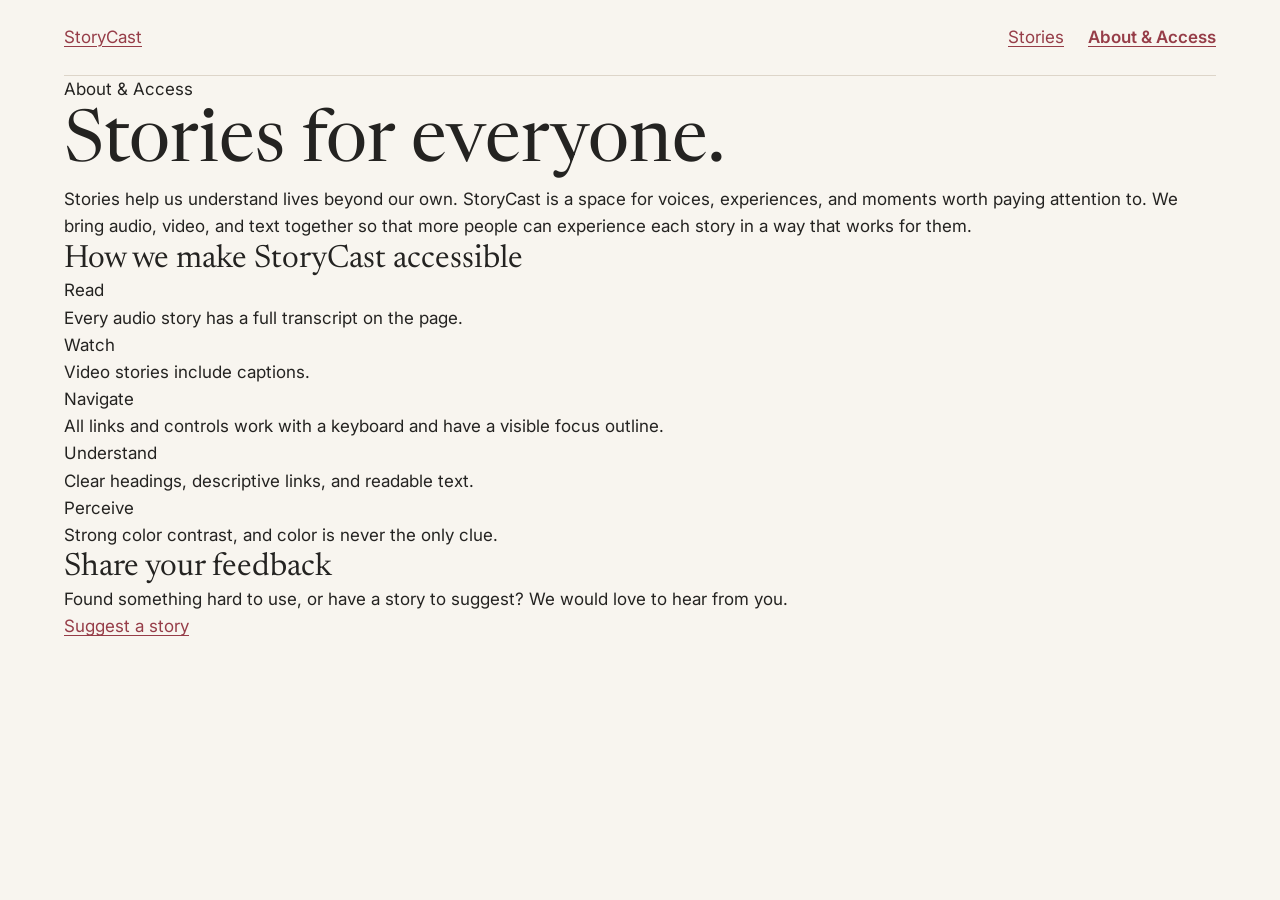
==== about.html @ 048157fe "Build and style About page" ====
<!DOCTYPE html>
<html lang="en">
<head>
  <meta charset="UTF-8">
  <meta name="viewport" content="width=device-width, initial-scale=1.0">
  <title>About &amp; Access | StoryCast</title>
  <meta name="description" content="The mission of StoryCast and how we make stories accessible.">

  <link rel="preconnect" href="https://fonts.googleapis.com">
  <link rel="preconnect" href="https://fonts.gstatic.com" crossorigin>
  <link href="https://fonts.googleapis.com/css2?family=Inter:wght@400;600&family=Newsreader:opsz,wght@6..72,400;6..72,600&display=swap" rel="stylesheet">

  <link rel="stylesheet" href="css/main.css">
</head>
<body>

  <a class="skip-link" href="#main">Skip to main content</a>

  <header class="site-header">
    <a class="site-header__logo" href="index.html">StoryCast</a>
    <nav class="site-nav" aria-label="Main">
      <ul class="site-nav__list">
        <li><a class="site-nav__link" href="index.html#stories">Stories</a></li>
        <li><a class="site-nav__link" href="about.html" aria-current="page">About &amp; Access</a></li>
      </ul>
    </nav>
  </header>

  <main id="main">

    <section class="about" aria-labelledby="about-title">
      <p class="about__label">About &amp; Access</p>
      <h1 class="about__title" id="about-title">Stories for everyone.</h1>
      <p class="about__text">
        Stories help us understand lives beyond our own. StoryCast is a space for voices, experiences, and moments worth paying attention to. We bring audio, video, and text together so that more people can experience each story in a way that works for them.
      </p>
    </section>

    <section class="access" aria-labelledby="access-title">
      <h2 class="access__title" id="access-title">How we make StoryCast accessible</h2>
      <dl class="access__list">
        <div class="access__item">
          <dt>Read</dt>
          <dd>Every audio story has a full transcript on the page.</dd>
        </div>
        <div class="access__item">
          <dt>Watch</dt>
          <dd>Video stories include captions.</dd>
        </div>
        <div class="access__item">
          <dt>Navigate</dt>
          <dd>All links and controls work with a keyboard and have a visible focus outline.</dd>
        </div>
        <div class="access__item">
          <dt>Understand</dt>
          <dd>Clear headings, descriptive links, and readable text.</dd>
        </div>
        <div class="access__item">
          <dt>Perceive</dt>
          <dd>Strong color contrast, and color is never the only clue.</dd>
        </div>
      </dl>
    </section>

    <section class="feedback" aria-labelledby="feedback-title">
      <h2 class="feedback__title" id="feedback-title">Share your feedback</h2>
      <p class="feedback__text">
        Found something hard to use, or have a story to suggest? We would love to hear from you.
      </p>
      <a class="feedback__link" href="mailto:hello@storycast.example?subject=StoryCast%20feedback">Suggest a story</a>
    </section>
---- css/main.css ----
@layer reset, base, layout, components, utilities;
@layer reset {
  *,
  *::before,
  *::after {
    box-sizing: border-box;
  }
  * {
    margin: 0;
  }
  img {
    display: block;
    max-width: 100%;
    height: auto;
  }
  ul,
  ol {
    list-style: none;
    padding: 0;
  }
}
@layer base {
  body {
    background: #F8F5EF;
    color: #242321;
    font-family: "Inter", system-ui, sans-serif;
    font-size: 1.0625rem;
    line-height: 1.6;
  }
  h1,
  h2,
  h3 {
    font-family: "Newsreader", Georgia, serif;
    font-weight: 400;
    line-height: 1.15;
  }
  h1 {
    font-size: clamp(2.5rem, 6vw, 4.5rem);
  }
  h2 {
    font-size: 2rem;
  }
  h3 {
    font-size: 1.25rem;
  }
  a {
    color: #963D48;
    text-underline-offset: 0.2em;
  }
}
@layer layout {
  .site-header,
  .site-footer,
  main {
    width: min(100% - 2 * 1.5rem, 72rem);
    margin-inline: auto;
  }
  .site-header {
    display: flex;
    flex-wrap: wrap;
    justify-content: space-between;
    align-items: center;
    gap: 1rem;
    padding-block: 1.5rem;
    border-bottom: 1px solid #DDD5C9;
  }
  .site-nav__list {
    display: flex;
    flex-wrap: wrap;
    gap: 1.5rem;
  }
  .hero {
    max-width: 40rem;
    padding-block: 5rem;
  }
  .hero > * + * {
    margin-top: 1.5rem;
  }
  .stories {
    padding-block: 3rem;
    border-top: 1px solid #DDD5C9;
  }
  .site-footer {
    display: grid;
    gap: 1rem;
    padding-block: 3rem;
    border-top: 1px solid #DDD5C9;
  }
  .site-footer__list {
    display: flex;
    flex-wrap: wrap;
    gap: 1.5rem;
  }
}
@layer components {
  .hero__label,
  .story-entry__meta {
    font-size: 0.875rem;
    letter-spacing: 0.08em;
  }
  .hero__label {
    text-transform: uppercase;
    color: #963D48;
  }
  .story-entry__meta {
    color: #242321;
  }
  .hero__text,
  .stories__intro {
    font-size: 1.25rem;
  }
  .hero__link {
    display: inline-block;
    font-weight: 600;
  }
  .stories__intro {
    margin-top: 0.5rem;
  }
  .story-list {
    container-type: inline-size;
    margin-top: 3rem;
  }
  .story-entry {
    display: grid;
    grid-template-columns: 3rem 9rem minmax(0, 1fr);
    gap: 1.5rem;
    align-items: start;
    padding-block: 1.5rem;
    border-top: 1px solid #DDD5C9;
  }
  .story-entry:last-child {
    border-bottom: 1px solid #DDD5C9;
  }
  .story-entry__number {
    font-family: "Newsreader", Georgia, serif;
    font-size: 2rem;
    line-height: 1;
    color: #963D48;
  }
  .story-entry__image {
    width: 100%;
    aspect-ratio: 3/2;
    object-fit: cover;
  }
  .story-entry__title {
    margin-block: 0.5rem;
  }
  .story-entry__title a {
    color: #242321;
  }
  @container (max-width: 34rem) {
    .story-entry {
      grid-template-columns: 1fr;
      gap: 1rem;
    }
  }
}
@layer utilities {
  .skip-link {
    position: absolute;
    top: 0;
    left: 1rem;
    padding: 0.5rem 1rem;
    background: #242321;
    color: #F8F5EF;
    transform: translateY(-120%);
  }
  .skip-link:focus {
    transform: translateY(0);
  }
  a:focus-visible,
  button:focus-visible {
    outline: 3px solid #963D48;
    outline-offset: 3px;
  }
  [aria-current=page] {
    font-weight: 600;
  }
  @media (prefers-reduced-motion: reduce) {
    * {
      animation: none !important;
      transition: none !important;
      scroll-behavior: auto !important;
    }
  }
}

/*# sourceMappingURL=main.css.map */
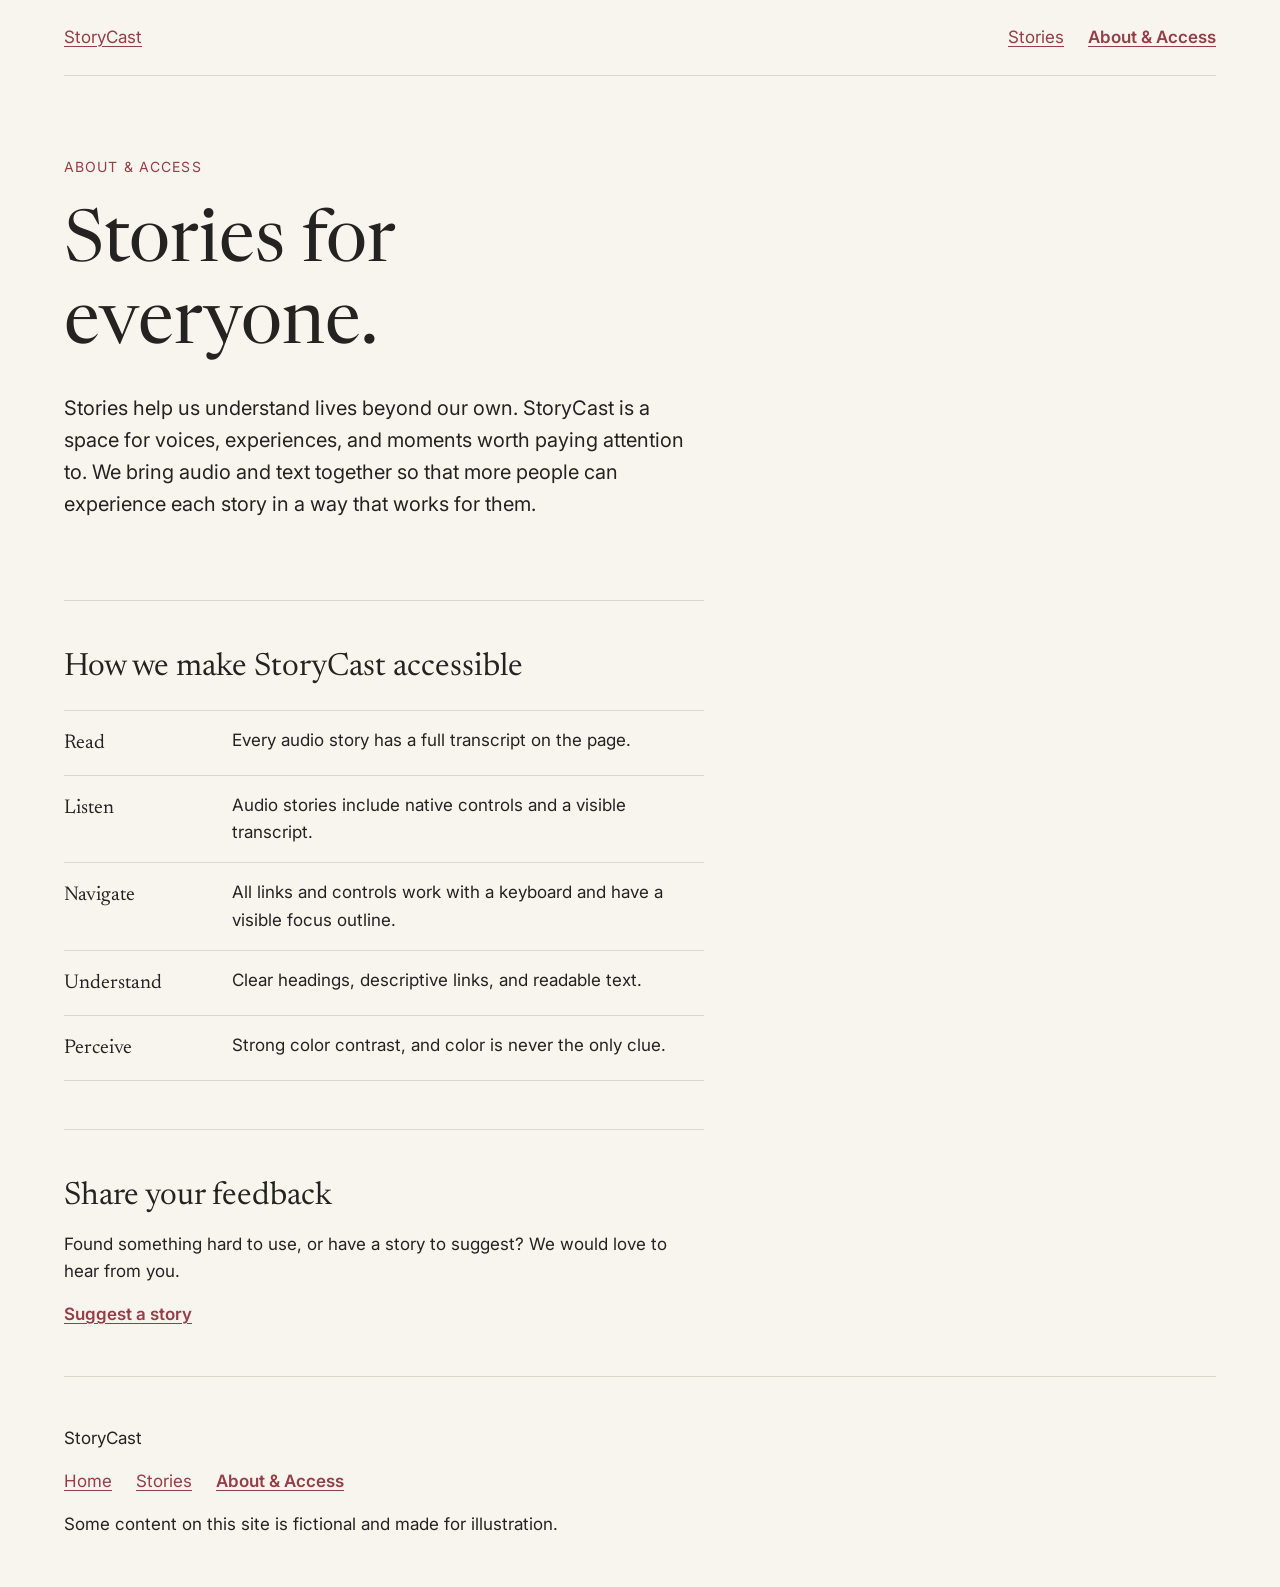
==== commit 1afea92c: "Fix CSS, images, accessibility, and add docs" ====
--- a/about.html
+++ b/about.html
@@ -9,11 +9,9 @@
   <link rel="preconnect" href="https://fonts.googleapis.com">
   <link rel="preconnect" href="https://fonts.gstatic.com" crossorigin>
   <link href="https://fonts.googleapis.com/css2?family=Inter:wght@400;600&family=Newsreader:opsz,wght@6..72,400;6..72,600&display=swap" rel="stylesheet">
-
   <link rel="stylesheet" href="css/main.css">
 </head>
 <body>
-
   <a class="skip-link" href="#main">Skip to main content</a>
 
   <header class="site-header">
@@ -27,12 +25,11 @@
   </header>
 
   <main id="main">
-
     <section class="about" aria-labelledby="about-title">
       <p class="about__label">About &amp; Access</p>
       <h1 class="about__title" id="about-title">Stories for everyone.</h1>
       <p class="about__text">
-        Stories help us understand lives beyond our own. StoryCast is a space for voices, experiences, and moments worth paying attention to. We bring audio, video, and text together so that more people can experience each story in a way that works for them.
+        Stories help us understand lives beyond our own. StoryCast is a space for voices, experiences, and moments worth paying attention to. We bring audio and text together so that more people can experience each story in a way that works for them.
       </p>
     </section>
 
@@ -44,8 +41,8 @@
           <dd>Every audio story has a full transcript on the page.</dd>
         </div>
         <div class="access__item">
-          <dt>Watch</dt>
-          <dd>Video stories include captions.</dd>
+          <dt>Listen</dt>
+          <dd>Audio stories include native controls and a visible transcript.</dd>
         </div>
         <div class="access__item">
           <dt>Navigate</dt>
@@ -68,4 +65,19 @@
         Found something hard to use, or have a story to suggest? We would love to hear from you.
       </p>
       <a class="feedback__link" href="mailto:hello@storycast.example?subject=StoryCast%20feedback">Suggest a story</a>
-    </section>+    </section>
+  </main>
+
+  <footer class="site-footer">
+    <p class="site-footer__brand">StoryCast</p>
+    <nav class="site-footer__nav" aria-label="Footer">
+      <ul class="site-footer__list">
+        <li><a class="site-footer__link" href="index.html">Home</a></li>
+        <li><a class="site-footer__link" href="index.html#stories">Stories</a></li>
+        <li><a class="site-footer__link" href="about.html" aria-current="page">About &amp; Access</a></li>
+      </ul>
+    </nav>
+    <p class="site-footer__note">Some content on this site is fictional and made for illustration.</p>
+  </footer>
+</body>
+</html>
--- a/css/main.css
+++ b/css/main.css
@@ -91,6 +91,55 @@
     flex-wrap: wrap;
     gap: 1.5rem;
   }
+  .breadcrumb {
+    padding-block: 1.5rem;
+  }
+  .story {
+    max-width: 40rem;
+    padding-bottom: 3rem;
+  }
+  .story__header {
+    padding-block: 3rem;
+  }
+  .story__header > * + * {
+    margin-top: 1.5rem;
+  }
+  .story__media,
+  .transcript {
+    margin-top: 3rem;
+  }
+  .transcript > * + * {
+    margin-top: 1.5rem;
+  }
+  .about {
+    max-width: 40rem;
+    padding-block: 5rem;
+  }
+  .about > * + * {
+    margin-top: 1.5rem;
+  }
+  .access,
+  .feedback {
+    max-width: 40rem;
+    padding-block: 3rem;
+    border-top: 1px solid #DDD5C9;
+  }
+  .access__list {
+    margin-top: 1.5rem;
+  }
+  .access__item {
+    display: grid;
+    grid-template-columns: 9rem minmax(0, 1fr);
+    gap: 1.5rem;
+    padding-block: 1rem;
+    border-top: 1px solid #DDD5C9;
+  }
+  .access__item:last-child {
+    border-bottom: 1px solid #DDD5C9;
+  }
+  .feedback > * + * {
+    margin-top: 1rem;
+  }
 }
 @layer components {
   .hero__label,
@@ -152,6 +201,72 @@
     .story-entry {
       grid-template-columns: 1fr;
       gap: 1rem;
+    }
+  }
+  .breadcrumb__list {
+    display: flex;
+    flex-wrap: wrap;
+    gap: 0.5rem;
+    font-size: 0.875rem;
+  }
+  .breadcrumb__list li + li::before {
+    content: "/";
+    margin-right: 0.5rem;
+    color: #242321;
+  }
+  .story__label {
+    font-size: 0.875rem;
+    letter-spacing: 0.08em;
+    text-transform: uppercase;
+    color: #963D48;
+  }
+  .story__intro {
+    font-family: "Newsreader", Georgia, serif;
+    font-size: 1.25rem;
+  }
+  .story__credit {
+    font-size: 0.875rem;
+  }
+  .story__section-title {
+    margin-bottom: 1rem;
+    padding-top: 1rem;
+    border-top: 1px solid #DDD5C9;
+  }
+  .story__figure audio {
+    width: 100%;
+  }
+  .story__caption {
+    margin-top: 0.5rem;
+    font-size: 0.875rem;
+  }
+  .transcript {
+    font-size: 1.25rem;
+    line-height: 1.7;
+  }
+  .about__label {
+    font-size: 0.875rem;
+    letter-spacing: 0.08em;
+    text-transform: uppercase;
+    color: #963D48;
+  }
+  .about__text {
+    font-size: 1.25rem;
+  }
+  .access__item dt {
+    font-family: "Newsreader", Georgia, serif;
+    font-size: 1.25rem;
+  }
+  .access__item dd {
+    margin: 0;
+  }
+  .feedback__link {
+    display: inline-block;
+    font-weight: 600;
+  }
+  @media (max-width: 36rem) {
+    .access__item {
+      grid-template-columns: 1fr;
+      gap: 0.5rem;
     }
   }
 }
@@ -169,7 +284,8 @@
     transform: translateY(0);
   }
   a:focus-visible,
-  button:focus-visible {
+  button:focus-visible,
+  audio:focus-visible {
     outline: 3px solid #963D48;
     outline-offset: 3px;
   }
